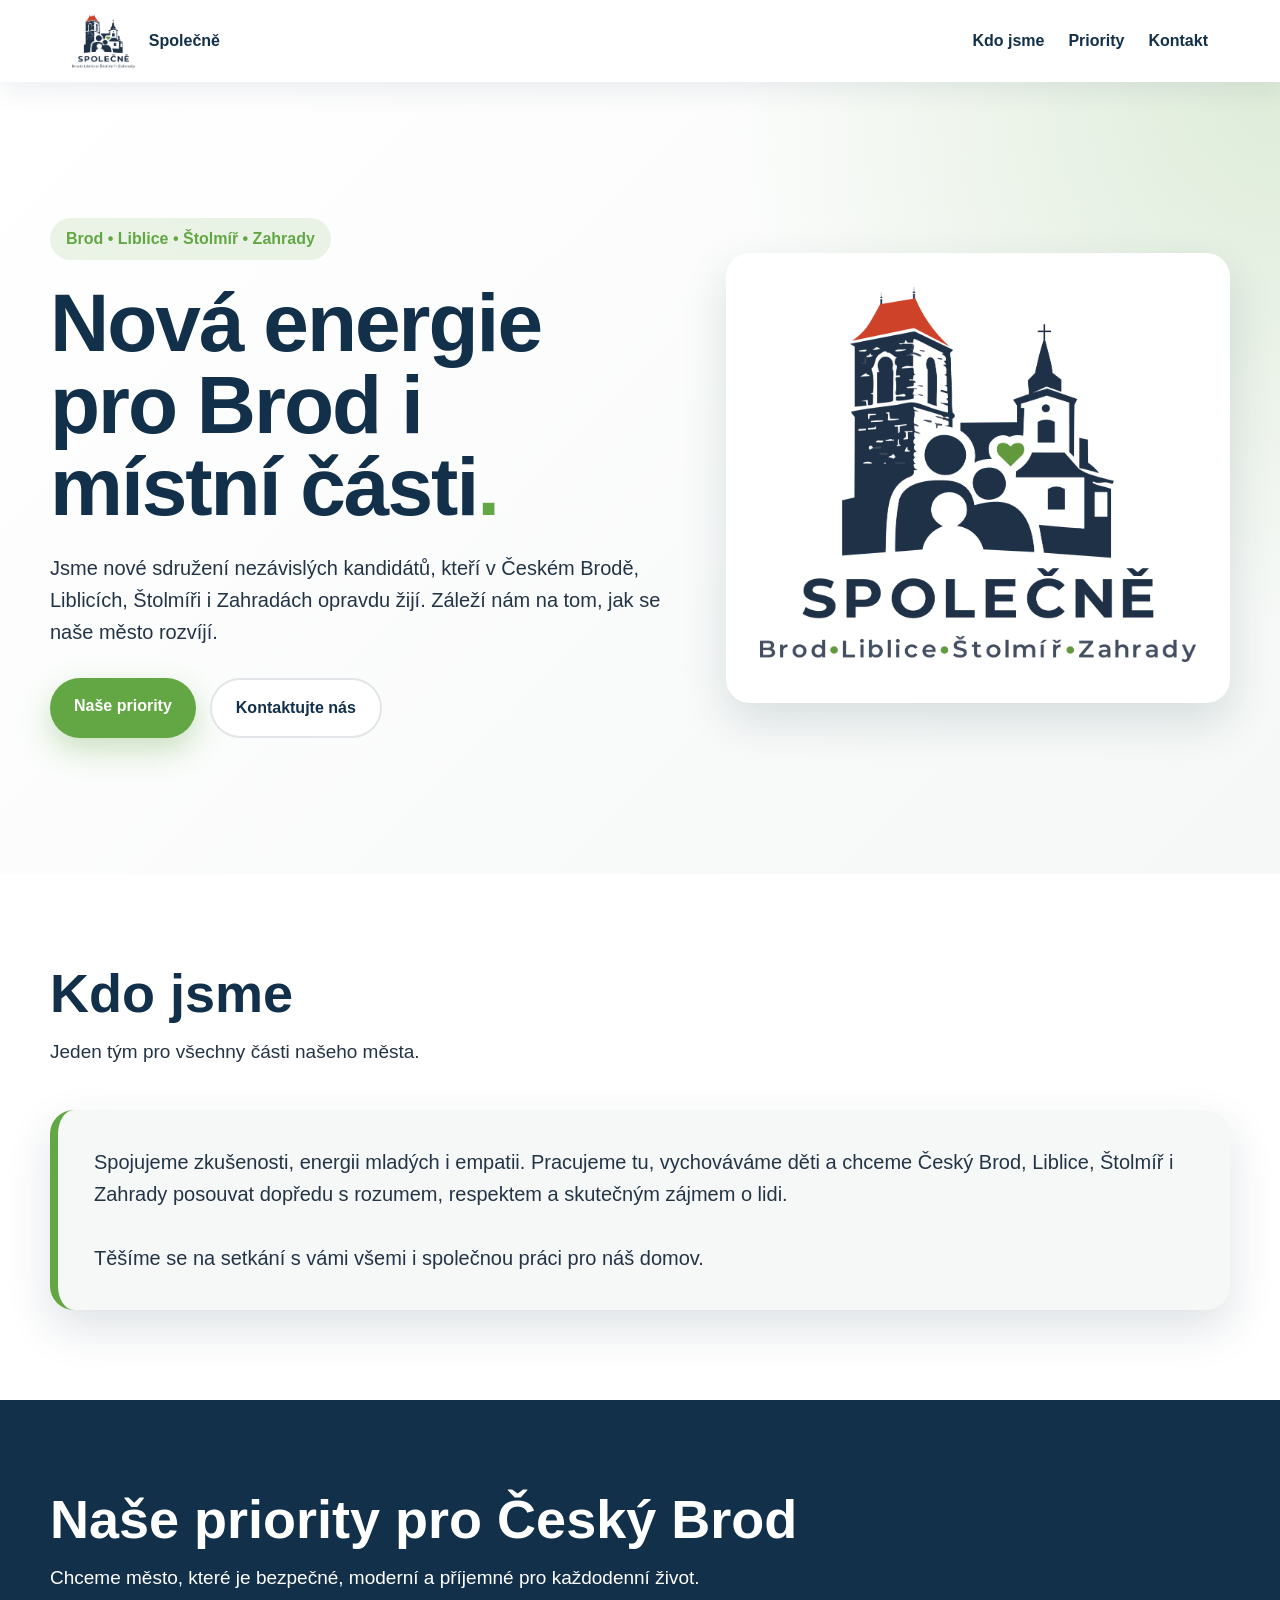
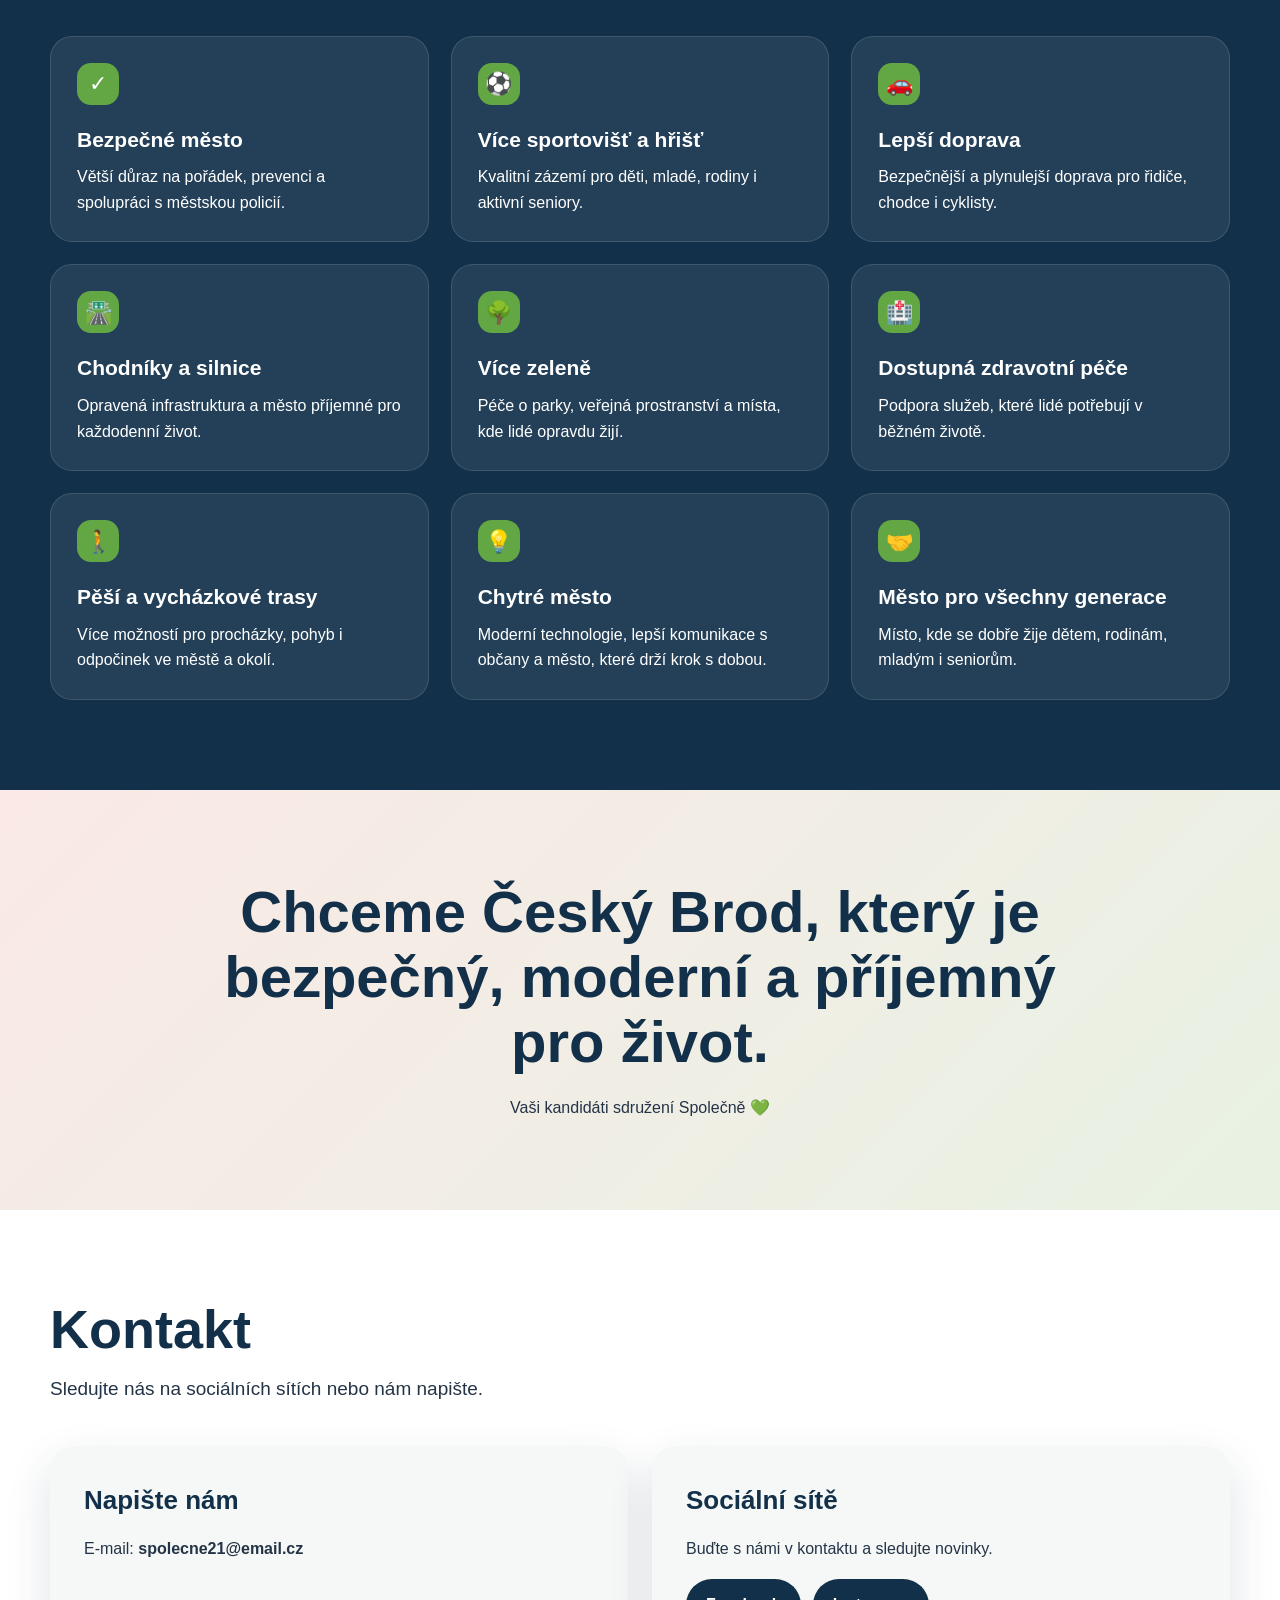
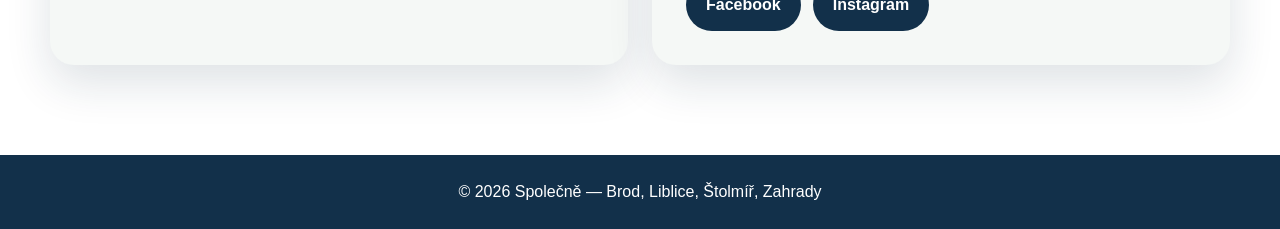
==== index.html @ 5b730f58 "Add files via upload" ====
<!DOCTYPE html>
<html lang="cs">
<head>
  <meta charset="UTF-8" />
  <meta name="viewport" content="width=device-width, initial-scale=1.0" />
  <title>Společně | Brod, Liblice, Štolmíř, Zahrady</title>

  <style>
    :root {
      --navy: #12304a;
      --green: #63a744;
      --red: #d84a32;
      --light: #f5f8f6;
      --text: #243447;
      --white: #ffffff;
      --shadow: 0 18px 45px rgba(18, 48, 74, 0.14);
      --radius: 24px;
    }

    * {
      margin: 0;
      padding: 0;
      box-sizing: border-box;
    }

    html {
      scroll-behavior: smooth;
    }

    body {
      font-family: Arial, sans-serif;
      color: var(--text);
      background: var(--light);
      line-height: 1.6;
    }

    a {
      text-decoration: none;
      color: inherit;
    }

    header {
      position: sticky;
      top: 0;
      z-index: 100;
      background: rgba(255, 255, 255, 0.92);
      backdrop-filter: blur(14px);
      box-shadow: 0 8px 25px rgba(18, 48, 74, 0.08);
    }

    .nav {
      max-width: 1180px;
      margin: 0 auto;
      padding: 14px 22px;
      display: flex;
      align-items: center;
      justify-content: space-between;
      gap: 24px;
    }

    .brand {
      display: flex;
      align-items: center;
      gap: 14px;
      font-weight: 800;
      color: var(--navy);
    }

    .brand img {
      height: 54px;
      width: auto;
    }

    .menu {
      display: flex;
      gap: 24px;
      font-weight: 700;
      color: var(--navy);
    }

    .menu a:hover {
      color: var(--green);
    }

    .hero {
      min-height: 88vh;
      display: flex;
      align-items: center;
      padding: 80px 22px;
      background:
        radial-gradient(circle at top right, rgba(99, 167, 68, 0.18), transparent 36%),
        linear-gradient(135deg, #ffffff 0%, #f5f8f6 100%);
    }

    .hero-inner {
      max-width: 1180px;
      margin: 0 auto;
      display: grid;
      grid-template-columns: 1.1fr 0.9fr;
      align-items: center;
      gap: 60px;
    }

    .eyebrow {
      display: inline-block;
      background: rgba(99, 167, 68, 0.13);
      color: var(--green);
      font-weight: 800;
      padding: 8px 16px;
      border-radius: 999px;
      margin-bottom: 22px;
    }

    h1 {
      font-size: clamp(42px, 7vw, 82px);
      line-height: 1;
      color: var(--navy);
      margin-bottom: 24px;
      letter-spacing: -2px;
    }

    h1 span {
      color: var(--green);
    }

    .hero p {
      font-size: 20px;
      max-width: 680px;
      margin-bottom: 30px;
    }

    .buttons {
      display: flex;
      flex-wrap: wrap;
      gap: 14px;
    }

    .btn {
      padding: 15px 24px;
      border-radius: 999px;
      font-weight: 800;
      display: inline-block;
    }

    .btn-primary {
      background: var(--green);
      color: white;
      box-shadow: 0 12px 30px rgba(99, 167, 68, 0.32);
    }

    .btn-secondary {
      background: white;
      color: var(--navy);
      border: 2px solid rgba(18, 48, 74, 0.12);
    }

    .hero-logo {
      background: white;
      padding: 34px;
      border-radius: var(--radius);
      box-shadow: var(--shadow);
      text-align: center;
    }

    .hero-logo img {
      max-width: 100%;
    }

    section {
      padding: 90px 22px;
    }

    .container {
      max-width: 1180px;
      margin: 0 auto;
    }

    .section-title {
      max-width: 760px;
      margin-bottom: 42px;
    }

    .section-title h2 {
      font-size: clamp(34px, 5vw, 54px);
      color: var(--navy);
      line-height: 1.1;
      margin-bottom: 14px;
    }

    .section-title p {
      font-size: 19px;
    }

    .about {
      background: white;
    }

    .about-card {
      background: var(--light);
      border-left: 8px solid var(--green);
      padding: 36px;
      border-radius: var(--radius);
      box-shadow: var(--shadow);
      font-size: 20px;
    }

    .priorities {
      background: var(--navy);
      color: white;
    }

    .priorities .section-title h2,
    .priorities .section-title p {
      color: white;
    }

    .grid {
      display: grid;
      grid-template-columns: repeat(3, 1fr);
      gap: 22px;
    }

    .priority-card {
      background: rgba(255, 255, 255, 0.08);
      border: 1px solid rgba(255, 255, 255, 0.12);
      padding: 26px;
      border-radius: 22px;
      transition: 0.25s ease;
    }

    .priority-card:hover {
      transform: translateY(-6px);
      background: rgba(255, 255, 255, 0.13);
    }

    .icon {
      width: 42px;
      height: 42px;
      background: var(--green);
      border-radius: 14px;
      display: flex;
      align-items: center;
      justify-content: center;
      margin-bottom: 18px;
      font-size: 22px;
    }

    .priority-card h3 {
      font-size: 21px;
      margin-bottom: 8px;
    }

    .closing {
      text-align: center;
      background:
        linear-gradient(135deg, rgba(216, 74, 50, 0.12), rgba(99, 167, 68, 0.15)),
        white;
    }

    .closing h2 {
      color: var(--navy);
      font-size: clamp(34px, 5vw, 58px);
      max-width: 900px;
      margin: 0 auto 20px;
      line-height: 1.12;
    }

    .contact {
      background: white;
    }

    .contact-box {
      display: grid;
      grid-template-columns: 1fr 1fr;
      gap: 24px;
    }

    .contact-card {
      background: var(--light);
      padding: 34px;
      border-radius: var(--radius);
      box-shadow: var(--shadow);
    }

    .contact-card h3 {
      color: var(--navy);
      font-size: 26px;
      margin-bottom: 14px;
    }

    .socials {
      display: flex;
      flex-wrap: wrap;
      gap: 12px;
      margin-top: 18px;
    }

    .socials a {
      background: var(--navy);
      color: white;
      padding: 13px 20px;
      border-radius: 999px;
      font-weight: 800;
    }

    .socials a:hover {
      background: var(--green);
    }

    footer {
      background: var(--navy);
      color: white;
      text-align: center;
      padding: 24px;
    }

    @media (max-width: 900px) {
      .hero-inner,
      .contact-box {
        grid-template-columns: 1fr;
      }

      .grid {
        grid-template-columns: repeat(2, 1fr);
      }

      .menu {
        display: none;
      }

      .hero {
        padding-top: 50px;
      }
    }

    @media (max-width: 600px) {
      .grid {
        grid-template-columns: 1fr;
      }

      .brand span {
        display: none;
      }

      .hero-logo {
        padding: 20px;
      }
    }
  </style>
</head>

<body>

  <header>
    <nav class="nav">
      <a href="#" class="brand">
        <img src="logo-spolecne.png" alt="Logo Společně">
        <span>Společně</span>
      </a>

      <div class="menu">
        <a href="#onas">Kdo jsme</a>
        <a href="#priority">Priority</a>
        <a href="#kontakt">Kontakt</a>
      </div>
    </nav>
  </header>

  <main>

    <section class="hero">
      <div class="hero-inner">
        <div>
          <div class="eyebrow">Brod • Liblice • Štolmíř • Zahrady</div>

          <h1>Nová energie pro Brod i místní části<span>.</span></h1>

          <p>
            Jsme nové sdružení nezávislých kandidátů, kteří v Českém Brodě,
            Liblicích, Štolmíři i Zahradách opravdu žijí. Záleží nám na tom,
            jak se naše město rozvíjí.
          </p>

          <div class="buttons">
            <a href="#priority" class="btn btn-primary">Naše priority</a>
            <a href="#kontakt" class="btn btn-secondary">Kontaktujte nás</a>
          </div>
        </div>

        <div class="hero-logo">
          <img src="logo-spolecne.png" alt="Společně logo">
        </div>
      </div>
    </section>

    <section id="onas" class="about">
      <div class="container">
        <div class="section-title">
          <h2>Kdo jsme</h2>
          <p>Jeden tým pro všechny části našeho města.</p>
        </div>

        <div class="about-card">
          <p>
            Spojujeme zkušenosti, energii mladých i empatii. Pracujeme tu,
            vychováváme děti a chceme Český Brod, Liblice, Štolmíř i Zahrady
            posouvat dopředu s rozumem, respektem a skutečným zájmem o lidi.
          </p>
          <br>
          <p>
            Těšíme se na setkání s vámi všemi i společnou práci pro náš domov.
          </p>
        </div>
      </div>
    </section>

    <section id="priority" class="priorities">
      <div class="container">
        <div class="section-title">
          <h2>Naše priority pro Český Brod</h2>
          <p>Chceme město, které je bezpečné, moderní a příjemné pro každodenní život.</p>
        </div>

        <div class="grid">
          <div class="priority-card">
            <div class="icon">✓</div>
            <h3>Bezpečné město</h3>
            <p>Větší důraz na pořádek, prevenci a spolupráci s městskou policií.</p>
          </div>

          <div class="priority-card">
            <div class="icon">⚽</div>
            <h3>Více sportovišť a hřišť</h3>
            <p>Kvalitní zázemí pro děti, mladé, rodiny i aktivní seniory.</p>
          </div>

          <div class="priority-card">
            <div class="icon">🚗</div>
            <h3>Lepší doprava</h3>
            <p>Bezpečnější a plynulejší doprava pro řidiče, chodce i cyklisty.</p>
          </div>

          <div class="priority-card">
            <div class="icon">🛣️</div>
            <h3>Chodníky a silnice</h3>
            <p>Opravená infrastruktura a město příjemné pro každodenní život.</p>
          </div>

          <div class="priority-card">
            <div class="icon">🌳</div>
            <h3>Více zeleně</h3>
            <p>Péče o parky, veřejná prostranství a místa, kde lidé opravdu žijí.</p>
          </div>

          <div class="priority-card">
            <div class="icon">🏥</div>
            <h3>Dostupná zdravotní péče</h3>
            <p>Podpora služeb, které lidé potřebují v běžném životě.</p>
          </div>

          <div class="priority-card">
            <div class="icon">🚶</div>
            <h3>Pěší a vycházkové trasy</h3>
            <p>Více možností pro procházky, pohyb i odpočinek ve městě a okolí.</p>
          </div>

          <div class="priority-card">
            <div class="icon">💡</div>
            <h3>Chytré město</h3>
            <p>Moderní technologie, lepší komunikace s občany a město, které drží krok s dobou.</p>
          </div>

          <div class="priority-card">
            <div class="icon">🤝</div>
            <h3>Město pro všechny generace</h3>
            <p>Místo, kde se dobře žije dětem, rodinám, mladým i seniorům.</p>
          </div>
        </div>
      </div>
    </section>

    <section class="closing">
      <div class="container">
        <h2>Chceme Český Brod, který je bezpečný, moderní a příjemný pro život.</h2>
        <p>Vaši kandidáti sdružení Společně 💚</p>
      </div>
    </section>

    <section id="kontakt" class="contact">
      <div class="container">
        <div class="section-title">
          <h2>Kontakt</h2>
          <p>Sledujte nás na sociálních sítích nebo nám napište.</p>
        </div>

        <div class="contact-box">
          <div class="contact-card">
            <h3>Napište nám</h3>
            <p>
              E-mail:
              <a href="mailto:spolecne21@email.cz">
                <strong>spolecne21@email.cz</strong>
              </a>
            </p>
          </div>

          <div class="contact-card">
            <h3>Sociální sítě</h3>
            <p>Buďte s námi v kontaktu a sledujte novinky.</p>

            <div class="socials">
              <a href="https://www.facebook.com/profile.php?id=61573410245262" target="_blank">Facebook</a>
              <a href="https://www.instagram.com/spolecnedovoleb/" target="_blank">Instagram</a>
            </div>
          </div>
        </div>
      </div>
    </section>

  </main>

  <footer>
    © 2026 Společně — Brod, Liblice, Štolmíř, Zahrady
  </footer>

</body>
</html>
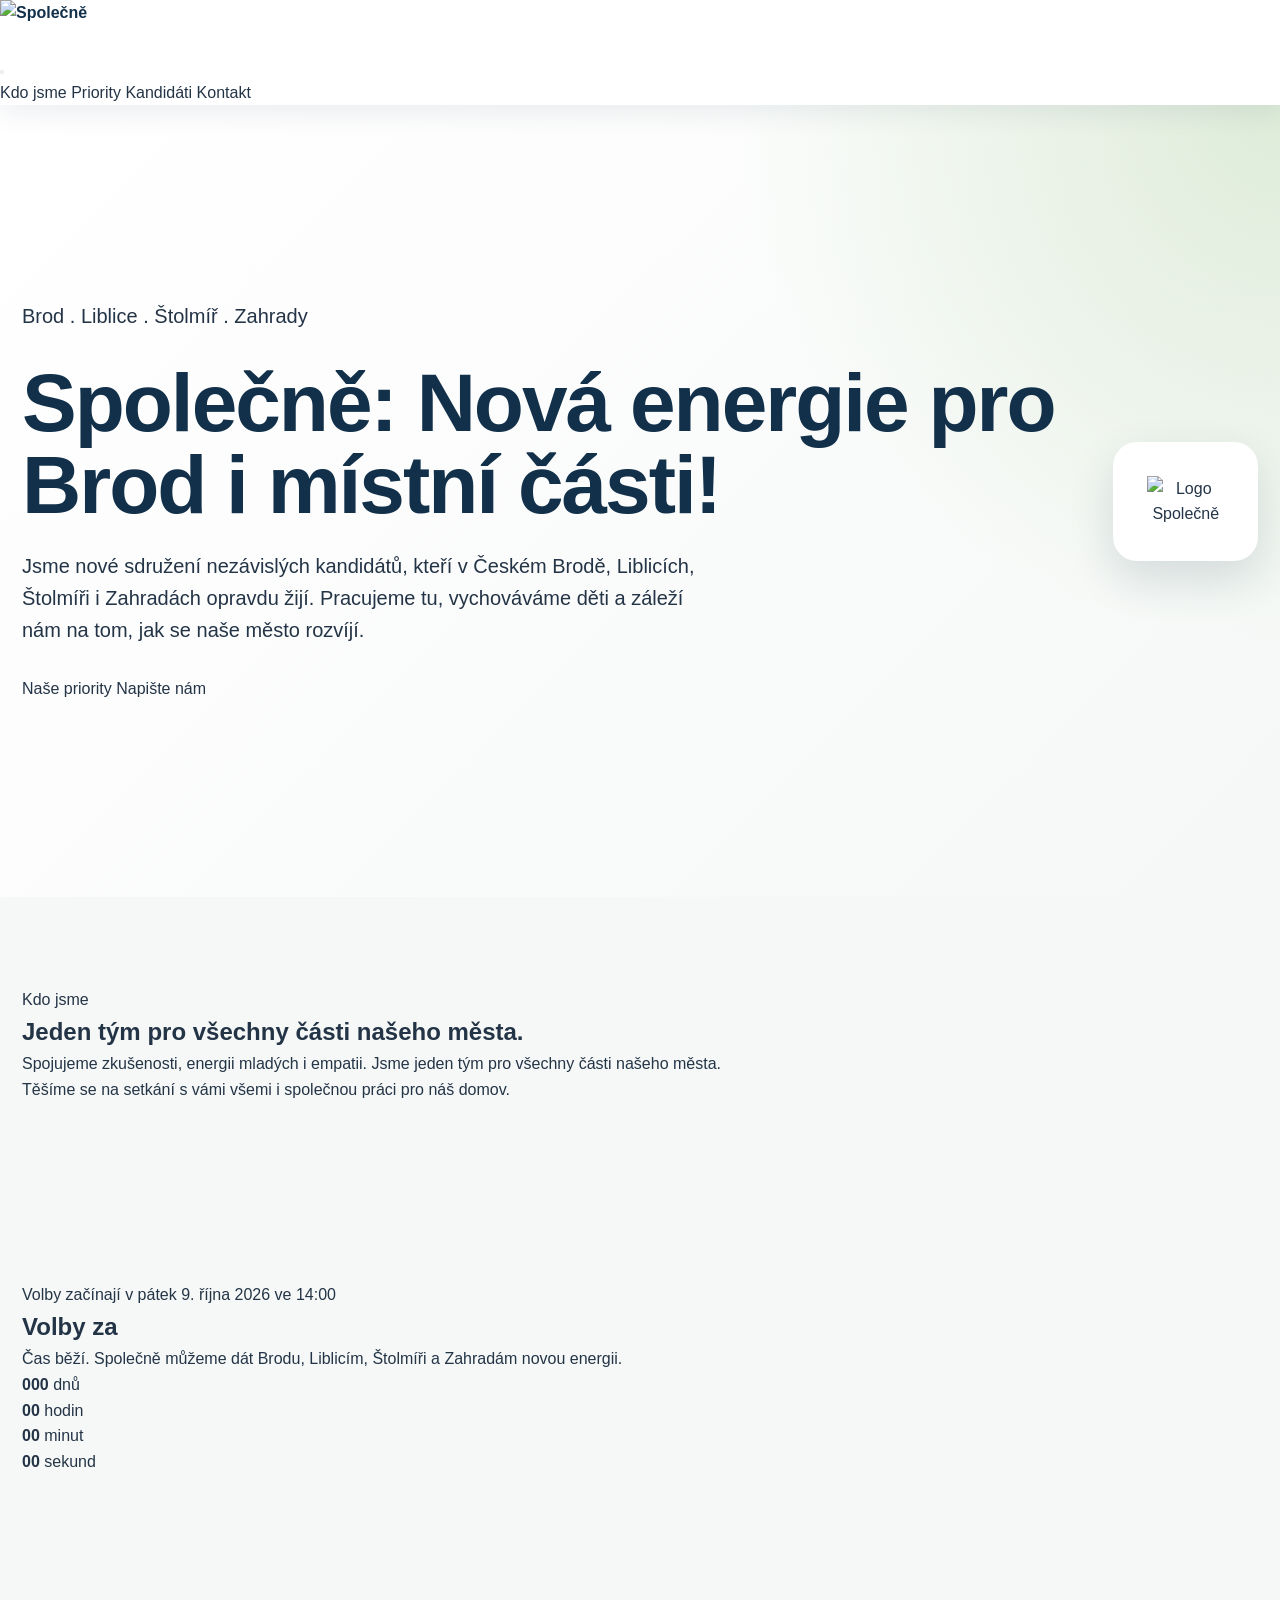
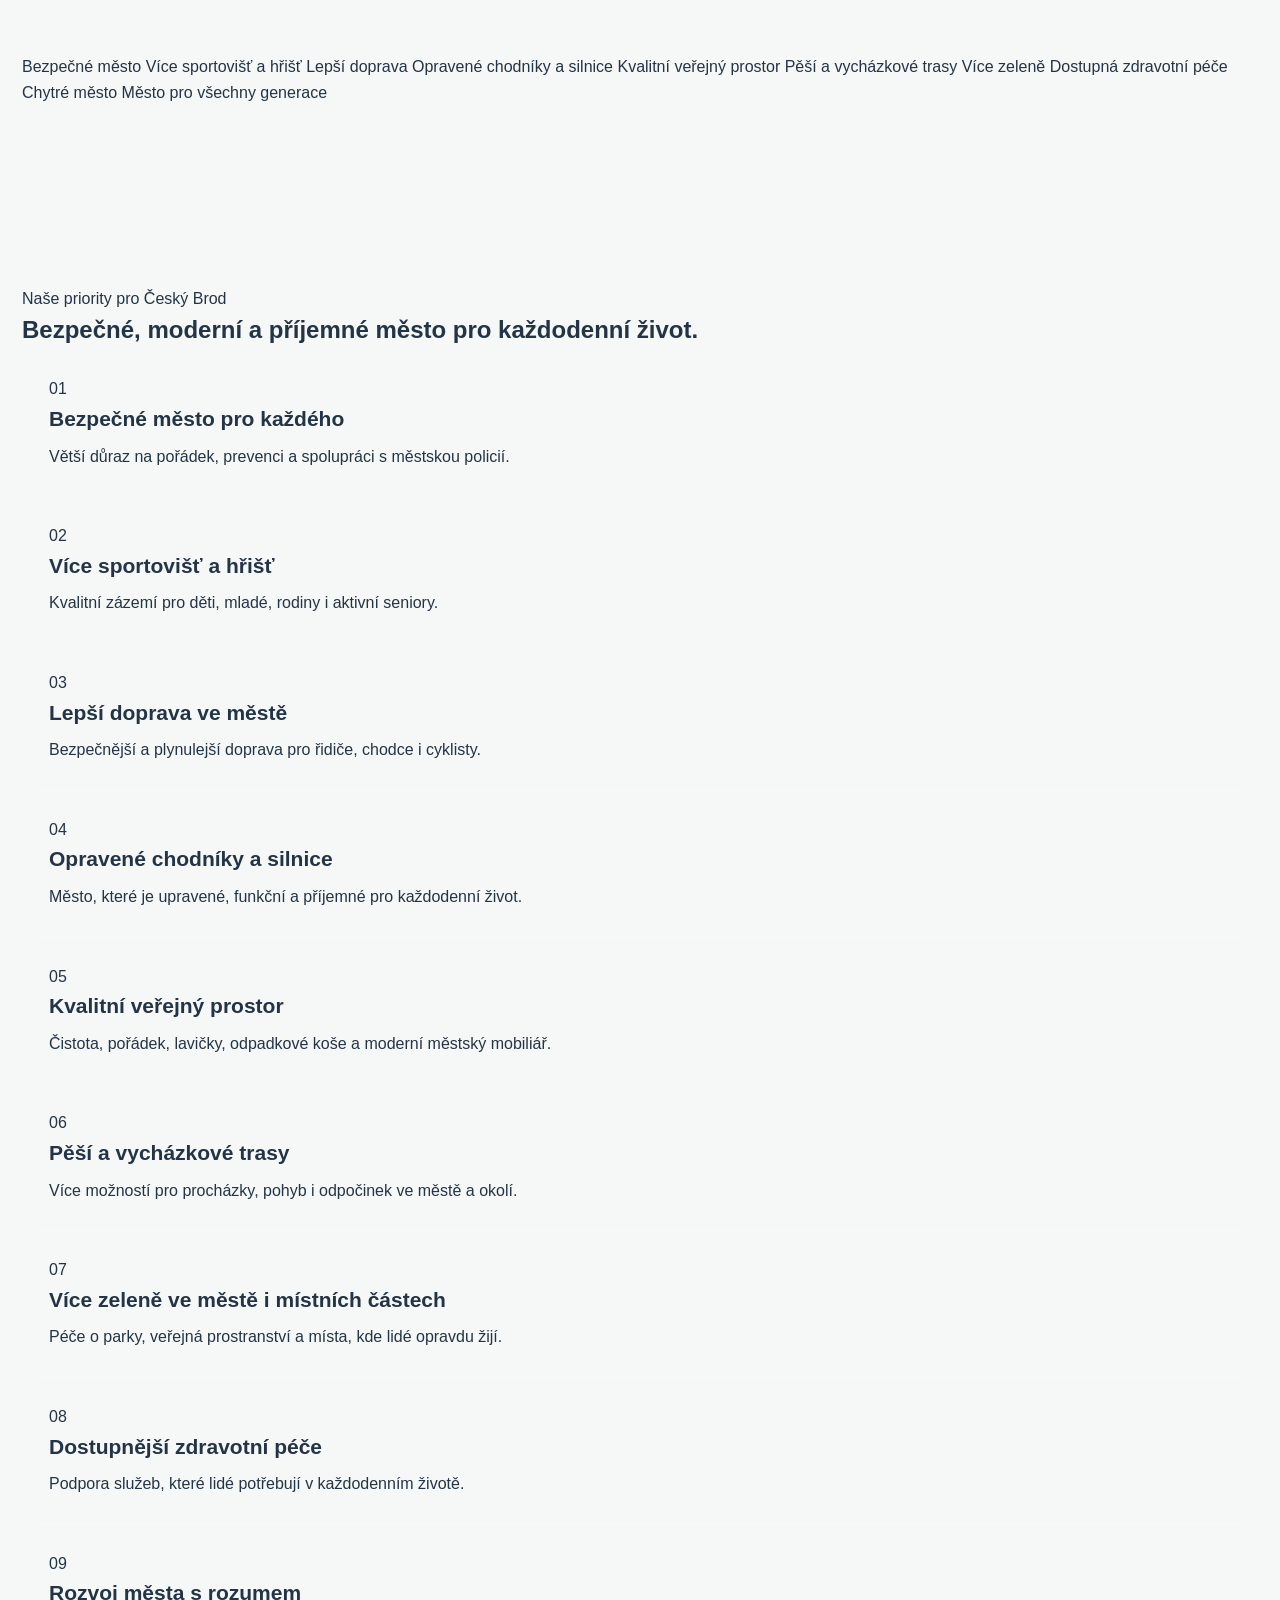
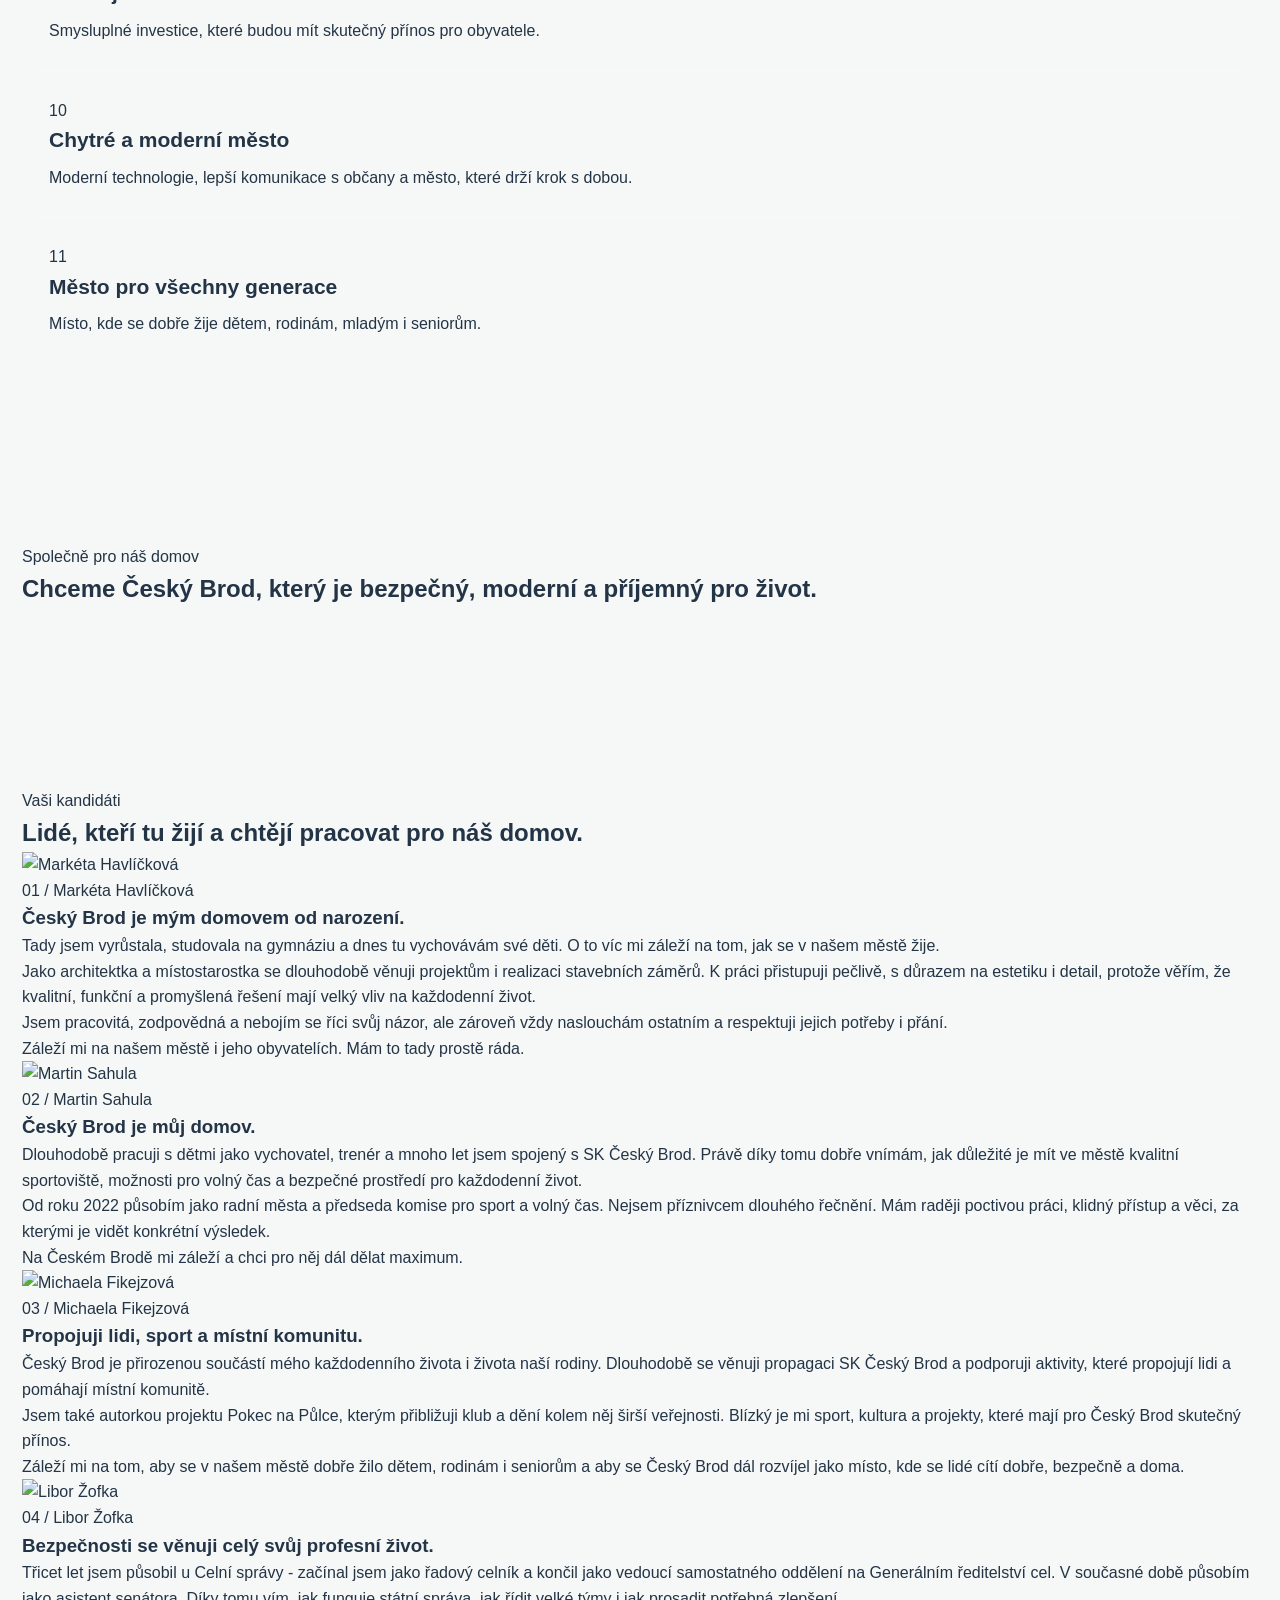
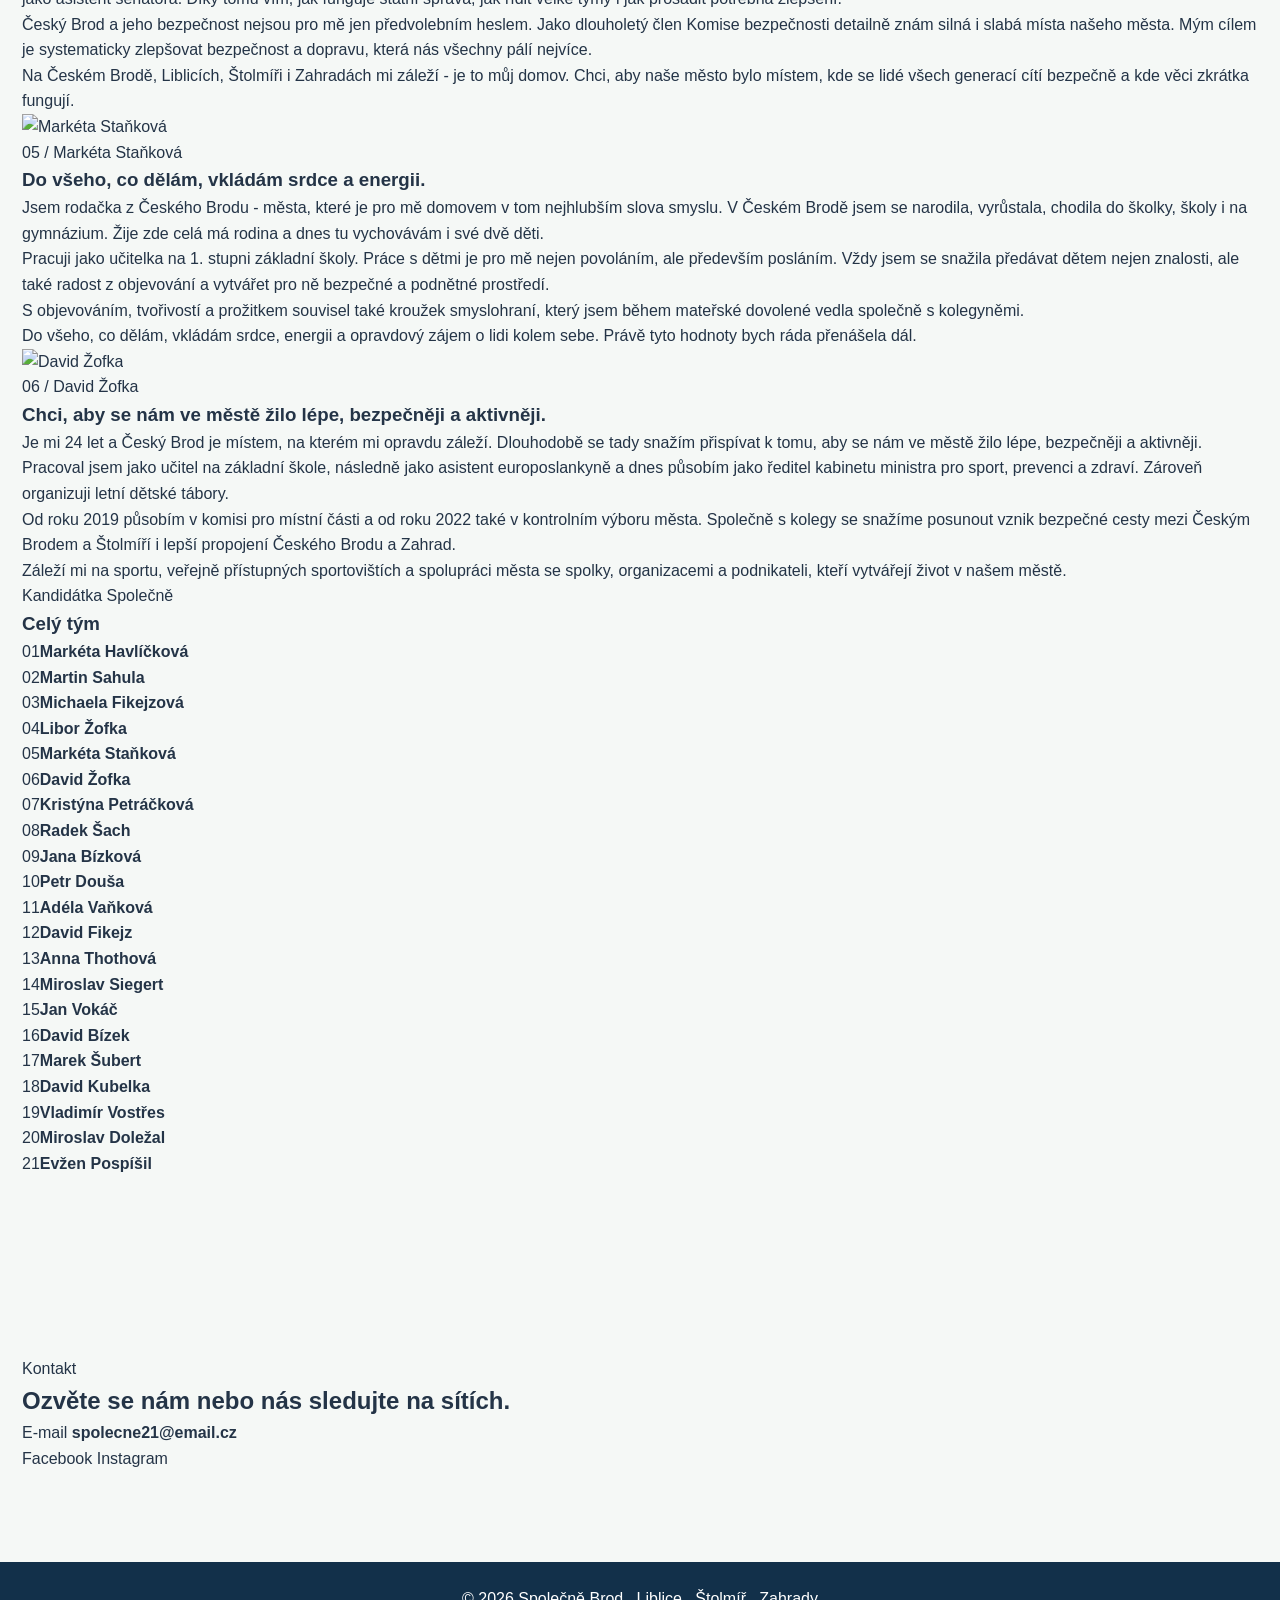
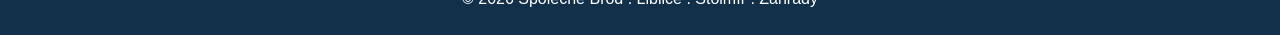
==== commit bae9b19d: "Update fmt.Println message from 'Hello' to 'Goodbye'" ====
--- a/index.html
+++ b/index.html
@@ -1,412 +1,69 @@
-<!DOCTYPE html>
+<!doctype html>
 <html lang="cs">
 <head>
-  <meta charset="UTF-8" />
-  <meta name="viewport" content="width=device-width, initial-scale=1.0" />
+  <meta charset="utf-8">
+  <meta name="viewport" content="width=device-width, initial-scale=1">
+  <meta name="description" content="Společně - nové sdružení nezávislých kandidátů pro Český Brod, Liblice, Štolmíř a Zahrady.">
   <title>Společně | Brod, Liblice, Štolmíř, Zahrady</title>
-
-  <style>
-    :root {
-      --navy: #12304a;
-      --green: #63a744;
-      --red: #d84a32;
-      --light: #f5f8f6;
-      --text: #243447;
-      --white: #ffffff;
-      --shadow: 0 18px 45px rgba(18, 48, 74, 0.14);
-      --radius: 24px;
-    }
-
-    * {
-      margin: 0;
-      padding: 0;
-      box-sizing: border-box;
-    }
-
-    html {
-      scroll-behavior: smooth;
-    }
-
-    body {
-      font-family: Arial, sans-serif;
-      color: var(--text);
-      background: var(--light);
-      line-height: 1.6;
-    }
-
-    a {
-      text-decoration: none;
-      color: inherit;
-    }
-
-    header {
-      position: sticky;
-      top: 0;
-      z-index: 100;
-      background: rgba(255, 255, 255, 0.92);
-      backdrop-filter: blur(14px);
-      box-shadow: 0 8px 25px rgba(18, 48, 74, 0.08);
-    }
-
-    .nav {
-      max-width: 1180px;
-      margin: 0 auto;
-      padding: 14px 22px;
-      display: flex;
-      align-items: center;
-      justify-content: space-between;
-      gap: 24px;
-    }
-
-    .brand {
-      display: flex;
-      align-items: center;
-      gap: 14px;
-      font-weight: 800;
-      color: var(--navy);
-    }
-
-    .brand img {
-      height: 54px;
-      width: auto;
-    }
-
-    .menu {
-      display: flex;
-      gap: 24px;
-      font-weight: 700;
-      color: var(--navy);
-    }
-
-    .menu a:hover {
-      color: var(--green);
-    }
-
-    .hero {
-      min-height: 88vh;
-      display: flex;
-      align-items: center;
-      padding: 80px 22px;
-      background:
-        radial-gradient(circle at top right, rgba(99, 167, 68, 0.18), transparent 36%),
-        linear-gradient(135deg, #ffffff 0%, #f5f8f6 100%);
-    }
-
-    .hero-inner {
-      max-width: 1180px;
-      margin: 0 auto;
-      display: grid;
-      grid-template-columns: 1.1fr 0.9fr;
-      align-items: center;
-      gap: 60px;
-    }
-
-    .eyebrow {
-      display: inline-block;
-      background: rgba(99, 167, 68, 0.13);
-      color: var(--green);
-      font-weight: 800;
-      padding: 8px 16px;
-      border-radius: 999px;
-      margin-bottom: 22px;
-    }
-
-    h1 {
-      font-size: clamp(42px, 7vw, 82px);
-      line-height: 1;
-      color: var(--navy);
-      margin-bottom: 24px;
-      letter-spacing: -2px;
-    }
-
-    h1 span {
-      color: var(--green);
-    }
-
-    .hero p {
-      font-size: 20px;
-      max-width: 680px;
-      margin-bottom: 30px;
-    }
-
-    .buttons {
-      display: flex;
-      flex-wrap: wrap;
-      gap: 14px;
-    }
-
-    .btn {
-      padding: 15px 24px;
-      border-radius: 999px;
-      font-weight: 800;
-      display: inline-block;
-    }
-
-    .btn-primary {
-      background: var(--green);
-      color: white;
-      box-shadow: 0 12px 30px rgba(99, 167, 68, 0.32);
-    }
-
-    .btn-secondary {
-      background: white;
-      color: var(--navy);
-      border: 2px solid rgba(18, 48, 74, 0.12);
-    }
-
-    .hero-logo {
-      background: white;
-      padding: 34px;
-      border-radius: var(--radius);
-      box-shadow: var(--shadow);
-      text-align: center;
-    }
-
-    .hero-logo img {
-      max-width: 100%;
-    }
-
-    section {
-      padding: 90px 22px;
-    }
-
-    .container {
-      max-width: 1180px;
-      margin: 0 auto;
-    }
-
-    .section-title {
-      max-width: 760px;
-      margin-bottom: 42px;
-    }
-
-    .section-title h2 {
-      font-size: clamp(34px, 5vw, 54px);
-      color: var(--navy);
-      line-height: 1.1;
-      margin-bottom: 14px;
-    }
-
-    .section-title p {
-      font-size: 19px;
-    }
-
-    .about {
-      background: white;
-    }
-
-    .about-card {
-      background: var(--light);
-      border-left: 8px solid var(--green);
-      padding: 36px;
-      border-radius: var(--radius);
-      box-shadow: var(--shadow);
-      font-size: 20px;
-    }
-
-    .priorities {
-      background: var(--navy);
-      color: white;
-    }
-
-    .priorities .section-title h2,
-    .priorities .section-title p {
-      color: white;
-    }
-
-    .grid {
-      display: grid;
-      grid-template-columns: repeat(3, 1fr);
-      gap: 22px;
-    }
-
-    .priority-card {
-      background: rgba(255, 255, 255, 0.08);
-      border: 1px solid rgba(255, 255, 255, 0.12);
-      padding: 26px;
-      border-radius: 22px;
-      transition: 0.25s ease;
-    }
-
-    .priority-card:hover {
-      transform: translateY(-6px);
-      background: rgba(255, 255, 255, 0.13);
-    }
-
-    .icon {
-      width: 42px;
-      height: 42px;
-      background: var(--green);
-      border-radius: 14px;
-      display: flex;
-      align-items: center;
-      justify-content: center;
-      margin-bottom: 18px;
-      font-size: 22px;
-    }
-
-    .priority-card h3 {
-      font-size: 21px;
-      margin-bottom: 8px;
-    }
-
-    .closing {
-      text-align: center;
-      background:
-        linear-gradient(135deg, rgba(216, 74, 50, 0.12), rgba(99, 167, 68, 0.15)),
-        white;
-    }
-
-    .closing h2 {
-      color: var(--navy);
-      font-size: clamp(34px, 5vw, 58px);
-      max-width: 900px;
-      margin: 0 auto 20px;
-      line-height: 1.12;
-    }
-
-    .contact {
-      background: white;
-    }
-
-    .contact-box {
-      display: grid;
-      grid-template-columns: 1fr 1fr;
-      gap: 24px;
-    }
-
-    .contact-card {
-      background: var(--light);
-      padding: 34px;
-      border-radius: var(--radius);
-      box-shadow: var(--shadow);
-    }
-
-    .contact-card h3 {
-      color: var(--navy);
-      font-size: 26px;
-      margin-bottom: 14px;
-    }
-
-    .socials {
-      display: flex;
-      flex-wrap: wrap;
-      gap: 12px;
-      margin-top: 18px;
-    }
-
-    .socials a {
-      background: var(--navy);
-      color: white;
-      padding: 13px 20px;
-      border-radius: 999px;
-      font-weight: 800;
-    }
-
-    .socials a:hover {
-      background: var(--green);
-    }
-
-    footer {
-      background: var(--navy);
-      color: white;
-      text-align: center;
-      padding: 24px;
-    }
-
-    @media (max-width: 900px) {
-      .hero-inner,
-      .contact-box {
-        grid-template-columns: 1fr;
-      }
-
-      .grid {
-        grid-template-columns: repeat(2, 1fr);
-      }
-
-      .menu {
-        display: none;
-      }
-
-      .hero {
-        padding-top: 50px;
-      }
-    }
-
-    @media (max-width: 600px) {
-      .grid {
-        grid-template-columns: 1fr;
-      }
-
-      .brand span {
-        display: none;
-      }
-
-      .hero-logo {
-        padding: 20px;
-      }
-    }
-  </style>
+  <link rel="stylesheet" href="style.css?v=29">
 </head>
-
 <body>
-
-  <header>
-    <nav class="nav">
-      <a href="#" class="brand">
-        <img src="logo-spolecne.png" alt="Logo Společně">
-        <span>Společně</span>
-      </a>
-
-      <div class="menu">
-        <a href="#onas">Kdo jsme</a>
-        <a href="#priority">Priority</a>
-        <a href="#kontakt">Kontakt</a>
-      </div>
+  <header class="site-header" data-header>
+    <a class="brand" href="#uvod" aria-label="Společně - úvod">
+      <img src="logo-spolecne-transparent.png" alt="Společně">
+    </a>
+
+    <button class="nav-toggle" type="button" aria-label="Otevřít menu" aria-expanded="false" data-nav-toggle>
+      <span></span>
+      <span></span>
+      <span></span>
+    </button>
+
+    <nav class="site-nav" aria-label="Hlavní navigace" data-nav>
+      <a href="#onas">Kdo jsme</a>
+      <a href="#priority">Priority</a>
+      <a href="#kandidati">Kandidáti</a>
+      <a href="#kontakt">Kontakt</a>
     </nav>
   </header>
 
   <main>
-
-    <section class="hero">
-      <div class="hero-inner">
-        <div>
-          <div class="eyebrow">Brod • Liblice • Štolmíř • Zahrady</div>
-
-          <h1>Nová energie pro Brod i místní části<span>.</span></h1>
-
+    <section class="hero" id="uvod">
+      <div class="hero-art" aria-hidden="true">
+        <span class="hero-mark hero-mark-one"></span>
+        <span class="hero-mark hero-mark-two"></span>
+      </div>
+
+      <div class="hero-content reveal">
+        <p class="kicker">Brod . Liblice . Štolmíř . Zahrady</p>
+        <h1>Společně: Nová energie pro Brod i místní části!</h1>
+        <p class="hero-lead">
+          Jsme nové sdružení nezávislých kandidátů, kteří v Českém Brodě,
+          Liblicích, Štolmíři i Zahradách opravdu žijí. Pracujeme tu,
+          vychováváme děti a záleží nám na tom, jak se naše město rozvíjí.
+        </p>
+        <div class="hero-actions">
+          <a class="button button-primary" href="#priority">Naše priority</a>
+          <a class="button button-secondary" href="mailto:spolecne21@email.cz">Napište nám</a>
+        </div>
+      </div>
+
+      <div class="hero-logo reveal">
+        <img class="main-logo" src="logo-spolecne-transparent.png" alt="Logo Společně">
+      </div>
+    </section>
+
+    <section class="intro-section" id="onas">
+      <div class="section-shell two-column">
+        <div class="section-heading reveal">
+          <p class="kicker">Kdo jsme</p>
+          <h2>Jeden tým pro všechny části našeho města.</h2>
+        </div>
+        <div class="intro-copy reveal">
           <p>
-            Jsme nové sdružení nezávislých kandidátů, kteří v Českém Brodě,
-            Liblicích, Štolmíři i Zahradách opravdu žijí. Záleží nám na tom,
-            jak se naše město rozvíjí.
+            Spojujeme zkušenosti, energii mladých i empatii. Jsme jeden tým pro
+            všechny části našeho města.
           </p>
-
-          <div class="buttons">
-            <a href="#priority" class="btn btn-primary">Naše priority</a>
-            <a href="#kontakt" class="btn btn-secondary">Kontaktujte nás</a>
-          </div>
-        </div>
-
-        <div class="hero-logo">
-          <img src="logo-spolecne.png" alt="Společně logo">
-        </div>
-      </div>
-    </section>
-
-    <section id="onas" class="about">
-      <div class="container">
-        <div class="section-title">
-          <h2>Kdo jsme</h2>
-          <p>Jeden tým pro všechny části našeho města.</p>
-        </div>
-
-        <div class="about-card">
-          <p>
-            Spojujeme zkušenosti, energii mladých i empatii. Pracujeme tu,
-            vychováváme děti a chceme Český Brod, Liblice, Štolmíř i Zahrady
-            posouvat dopředu s rozumem, respektem a skutečným zájmem o lidi.
-          </p>
-          <br>
           <p>
             Těšíme se na setkání s vámi všemi i společnou práci pro náš domov.
           </p>
@@ -414,114 +71,364 @@
       </div>
     </section>
 
-    <section id="priority" class="priorities">
-      <div class="container">
-        <div class="section-title">
-          <h2>Naše priority pro Český Brod</h2>
-          <p>Chceme město, které je bezpečné, moderní a příjemné pro každodenní život.</p>
-        </div>
-
-        <div class="grid">
-          <div class="priority-card">
-            <div class="icon">✓</div>
-            <h3>Bezpečné město</h3>
+    <section class="countdown-section" aria-label="Odpočet do voleb">
+      <div class="section-shell countdown-shell reveal">
+        <div class="countdown-copy">
+          <p class="kicker">Volby začínají v pátek 9. října 2026 ve 14:00</p>
+          <h2>Volby za</h2>
+          <p>Čas běží. Společně můžeme dát Brodu, Liblicím, Štolmíři a Zahradám novou energii.</p>
+        </div>
+
+        <div class="countdown-grid" data-countdown aria-live="polite">
+          <div class="countdown-item">
+            <strong data-days>000</strong>
+            <span>dnů</span>
+          </div>
+          <div class="countdown-item">
+            <strong data-hours>00</strong>
+            <span>hodin</span>
+          </div>
+          <div class="countdown-item">
+            <strong data-minutes>00</strong>
+            <span>minut</span>
+          </div>
+          <div class="countdown-item">
+            <strong data-seconds>00</strong>
+            <span>sekund</span>
+          </div>
+        </div>
+      </div>
+    </section>
+
+    <section class="quick-priorities" aria-label="Krátký přehled priorit">
+      <div class="ticker" data-ticker>
+        <div class="ticker-track">
+          <span>Bezpečné město</span>
+          <span>Více sportovišť a hřišť</span>
+          <span>Lepší doprava</span>
+          <span>Opravené chodníky a silnice</span>
+          <span>Kvalitní veřejný prostor</span>
+          <span>Pěší a vycházkové trasy</span>
+          <span>Více zeleně</span>
+          <span>Dostupná zdravotní péče</span>
+          <span>Chytré město</span>
+          <span>Město pro všechny generace</span>
+        </div>
+      </div>
+    </section>
+
+    <section class="priorities-section" id="priority">
+      <div class="section-shell">
+        <div class="section-heading reveal">
+          <p class="kicker">Naše priority pro Český Brod</p>
+          <h2>Bezpečné, moderní a příjemné město pro každodenní život.</h2>
+        </div>
+
+        <div class="priority-grid">
+          <article class="priority-card reveal">
+            <span class="card-number">01</span>
+            <h3>Bezpečné město pro každého</h3>
             <p>Větší důraz na pořádek, prevenci a spolupráci s městskou policií.</p>
-          </div>
-
-          <div class="priority-card">
-            <div class="icon">⚽</div>
+          </article>
+          <article class="priority-card reveal">
+            <span class="card-number">02</span>
             <h3>Více sportovišť a hřišť</h3>
             <p>Kvalitní zázemí pro děti, mladé, rodiny i aktivní seniory.</p>
-          </div>
-
-          <div class="priority-card">
-            <div class="icon">🚗</div>
-            <h3>Lepší doprava</h3>
+          </article>
+          <article class="priority-card reveal">
+            <span class="card-number">03</span>
+            <h3>Lepší doprava ve městě</h3>
             <p>Bezpečnější a plynulejší doprava pro řidiče, chodce i cyklisty.</p>
-          </div>
-
-          <div class="priority-card">
-            <div class="icon">🛣️</div>
-            <h3>Chodníky a silnice</h3>
-            <p>Opravená infrastruktura a město příjemné pro každodenní život.</p>
-          </div>
-
-          <div class="priority-card">
-            <div class="icon">🌳</div>
-            <h3>Více zeleně</h3>
-            <p>Péče o parky, veřejná prostranství a místa, kde lidé opravdu žijí.</p>
-          </div>
-
-          <div class="priority-card">
-            <div class="icon">🏥</div>
-            <h3>Dostupná zdravotní péče</h3>
-            <p>Podpora služeb, které lidé potřebují v běžném životě.</p>
-          </div>
-
-          <div class="priority-card">
-            <div class="icon">🚶</div>
+          </article>
+          <article class="priority-card reveal">
+            <span class="card-number">04</span>
+            <h3>Opravené chodníky a silnice</h3>
+            <p>Město, které je upravené, funkční a příjemné pro každodenní život.</p>
+          </article>
+          <article class="priority-card reveal">
+            <span class="card-number">05</span>
+            <h3>Kvalitní veřejný prostor</h3>
+            <p>Čistota, pořádek, lavičky, odpadkové koše a moderní městský mobiliář.</p>
+          </article>
+          <article class="priority-card reveal">
+            <span class="card-number">06</span>
             <h3>Pěší a vycházkové trasy</h3>
             <p>Více možností pro procházky, pohyb i odpočinek ve městě a okolí.</p>
-          </div>
-
-          <div class="priority-card">
-            <div class="icon">💡</div>
-            <h3>Chytré město</h3>
+          </article>
+          <article class="priority-card reveal">
+            <span class="card-number">07</span>
+            <h3>Více zeleně ve městě i místních částech</h3>
+            <p>Péče o parky, veřejná prostranství a místa, kde lidé opravdu žijí.</p>
+          </article>
+          <article class="priority-card reveal">
+            <span class="card-number">08</span>
+            <h3>Dostupnější zdravotní péče</h3>
+            <p>Podpora služeb, které lidé potřebují v každodenním životě.</p>
+          </article>
+          <article class="priority-card reveal">
+            <span class="card-number">09</span>
+            <h3>Rozvoj města s rozumem</h3>
+            <p>Smysluplné investice, které budou mít skutečný přínos pro obyvatele.</p>
+          </article>
+          <article class="priority-card reveal">
+            <span class="card-number">10</span>
+            <h3>Chytré a moderní město</h3>
             <p>Moderní technologie, lepší komunikace s občany a město, které drží krok s dobou.</p>
-          </div>
-
-          <div class="priority-card">
-            <div class="icon">🤝</div>
+          </article>
+          <article class="priority-card priority-card-wide reveal">
+            <span class="card-number">11</span>
             <h3>Město pro všechny generace</h3>
             <p>Místo, kde se dobře žije dětem, rodinám, mladým i seniorům.</p>
-          </div>
-        </div>
-      </div>
-    </section>
-
-    <section class="closing">
-      <div class="container">
+          </article>
+        </div>
+      </div>
+    </section>
+
+    <section class="statement-section">
+      <div class="statement-inner reveal">
+        <p class="kicker">Společně pro náš domov</p>
         <h2>Chceme Český Brod, který je bezpečný, moderní a příjemný pro život.</h2>
-        <p>Vaši kandidáti sdružení Společně 💚</p>
-      </div>
-    </section>
-
-    <section id="kontakt" class="contact">
-      <div class="container">
-        <div class="section-title">
-          <h2>Kontakt</h2>
-          <p>Sledujte nás na sociálních sítích nebo nám napište.</p>
-        </div>
-
-        <div class="contact-box">
-          <div class="contact-card">
-            <h3>Napište nám</h3>
-            <p>
-              E-mail:
-              <a href="mailto:spolecne21@email.cz">
-                <strong>spolecne21@email.cz</strong>
-              </a>
-            </p>
-          </div>
-
-          <div class="contact-card">
-            <h3>Sociální sítě</h3>
-            <p>Buďte s námi v kontaktu a sledujte novinky.</p>
-
-            <div class="socials">
-              <a href="https://www.facebook.com/profile.php?id=61573410245262" target="_blank">Facebook</a>
-              <a href="https://www.instagram.com/spolecnedovoleb/" target="_blank">Instagram</a>
-            </div>
-          </div>
-        </div>
-      </div>
-    </section>
-
+      </div>
+    </section>
+
+    <section class="candidates-section" id="kandidati">
+      <div class="section-shell">
+        <div class="section-heading reveal">
+          <p class="kicker">Vaši kandidáti</p>
+          <h2>Lidé, kteří tu žijí a chtějí pracovat pro náš domov.</h2>
+        </div>
+
+        <article class="candidate-profile reveal">
+          <div class="candidate-photo">
+            <img src="marketa.jpg" alt="Markéta Havlíčková">
+          </div>
+          <div class="candidate-story">
+            <p class="kicker">01 / Markéta Havlíčková</p>
+            <h3>Český Brod je mým domovem od narození.</h3>
+            <p>
+              Tady jsem vyrůstala, studovala na gymnáziu a dnes tu vychovávám
+              své děti. O to víc mi záleží na tom, jak se v našem městě žije.
+            </p>
+            <p>
+              Jako architektka a místostarostka se dlouhodobě věnuji projektům
+              i realizaci stavebních záměrů. K práci přistupuji pečlivě, s
+              důrazem na estetiku i detail, protože věřím, že kvalitní,
+              funkční a promyšlená řešení mají velký vliv na každodenní život.
+            </p>
+            <p>
+              Jsem pracovitá, zodpovědná a nebojím se říci svůj názor, ale
+              zároveň vždy naslouchám ostatním a respektuji jejich potřeby i
+              přání.
+            </p>
+            <p class="candidate-signature">
+              Záleží mi na našem městě i jeho obyvatelích. Mám to tady prostě ráda.
+            </p>
+          </div>
+        </article>
+
+        <article class="candidate-profile candidate-profile-alt reveal">
+          <div class="candidate-photo">
+            <img src="martin.png" alt="Martin Sahula">
+          </div>
+          <div class="candidate-story">
+            <p class="kicker">02 / Martin Sahula</p>
+            <h3>Český Brod je můj domov.</h3>
+            <p>
+              Dlouhodobě pracuji s dětmi jako vychovatel, trenér a mnoho let
+              jsem spojený s SK Český Brod. Právě díky tomu dobře vnímám, jak
+              důležité je mít ve městě kvalitní sportoviště, možnosti pro volný
+              čas a bezpečné prostředí pro každodenní život.
+            </p>
+            <p>
+              Od roku 2022 působím jako radní města a předseda komise pro sport
+              a volný čas. Nejsem příznivcem dlouhého řečnění. Mám raději
+              poctivou práci, klidný přístup a věci, za kterými je vidět
+              konkrétní výsledek.
+            </p>
+            <p class="candidate-signature">
+              Na Českém Brodě mi záleží a chci pro něj dál dělat maximum.
+            </p>
+          </div>
+        </article>
+
+        <article class="candidate-profile reveal">
+          <div class="candidate-photo">
+            <img src="michaela.png" alt="Michaela Fikejzová">
+          </div>
+          <div class="candidate-story">
+            <p class="kicker">03 / Michaela Fikejzová</p>
+            <h3>Propojuji lidi, sport a místní komunitu.</h3>
+            <p>
+              Český Brod je přirozenou součástí mého každodenního života i
+              života naší rodiny. Dlouhodobě se věnuji propagaci SK Český Brod
+              a podporuji aktivity, které propojují lidi a pomáhají místní
+              komunitě.
+            </p>
+            <p>
+              Jsem také autorkou projektu Pokec na Půlce, kterým přibližuji
+              klub a dění kolem něj širší veřejnosti. Blízký je mi sport,
+              kultura a projekty, které mají pro Český Brod skutečný přínos.
+            </p>
+            <p class="candidate-signature">
+              Záleží mi na tom, aby se v našem městě dobře žilo dětem, rodinám
+              i seniorům a aby se Český Brod dál rozvíjel jako místo, kde se
+              lidé cítí dobře, bezpečně a doma.
+            </p>
+          </div>
+        </article>
+
+        <article class="candidate-profile candidate-profile-alt reveal">
+          <div class="candidate-photo">
+            <img src="libor.jpg" alt="Libor Žofka">
+          </div>
+          <div class="candidate-story">
+            <p class="kicker">04 / Libor Žofka</p>
+            <h3>Bezpečnosti se věnuji celý svůj profesní život.</h3>
+            <p>
+              Třicet let jsem působil u Celní správy - začínal jsem jako řadový
+              celník a končil jako vedoucí samostatného oddělení na Generálním
+              ředitelství cel. V současné době působím jako asistent senátora.
+              Díky tomu vím, jak funguje státní správa, jak řídit velké týmy i
+              jak prosadit potřebná zlepšení.
+            </p>
+            <p>
+              Český Brod a jeho bezpečnost nejsou pro mě jen předvolebním
+              heslem. Jako dlouholetý člen Komise bezpečnosti detailně znám
+              silná i slabá místa našeho města. Mým cílem je systematicky
+              zlepšovat bezpečnost a dopravu, která nás všechny pálí nejvíce.
+            </p>
+            <p class="candidate-signature">
+              Na Českém Brodě, Liblicích, Štolmíři i Zahradách mi záleží - je
+              to můj domov. Chci, aby naše město bylo místem, kde se lidé všech
+              generací cítí bezpečně a kde věci zkrátka fungují.
+            </p>
+          </div>
+        </article>
+
+        <article class="candidate-profile reveal">
+          <div class="candidate-photo">
+            <img src="marketastankova.png" alt="Markéta Staňková">
+          </div>
+          <div class="candidate-story">
+            <p class="kicker">05 / Markéta Staňková</p>
+            <h3>Do všeho, co dělám, vkládám srdce a energii.</h3>
+            <p>
+              Jsem rodačka z Českého Brodu - města, které je pro mě domovem v
+              tom nejhlubším slova smyslu. V Českém Brodě jsem se narodila,
+              vyrůstala, chodila do školky, školy i na gymnázium. Žije zde celá
+              má rodina a dnes tu vychovávám i své dvě děti.
+            </p>
+            <p>
+              Pracuji jako učitelka na 1. stupni základní školy. Práce s dětmi
+              je pro mě nejen povoláním, ale především posláním. Vždy jsem se
+              snažila předávat dětem nejen znalosti, ale také radost z
+              objevování a vytvářet pro ně bezpečné a podnětné prostředí.
+            </p>
+            <p>
+              S objevováním, tvořivostí a prožitkem souvisel také kroužek
+              smyslohraní, který jsem během mateřské dovolené vedla společně s
+              kolegyněmi.
+            </p>
+            <p class="candidate-signature">
+              Do všeho, co dělám, vkládám srdce, energii a opravdový zájem o
+              lidi kolem sebe. Právě tyto hodnoty bych ráda přenášela dál.
+            </p>
+          </div>
+        </article>
+
+        <article class="candidate-profile candidate-profile-alt reveal">
+          <div class="candidate-photo">
+            <img src="davidzofka.jpg" alt="David Žofka">
+          </div>
+          <div class="candidate-story">
+            <p class="kicker">06 / David Žofka</p>
+            <h3>Chci, aby se nám ve městě žilo lépe, bezpečněji a aktivněji.</h3>
+            <p>
+              Je mi 24 let a Český Brod je místem, na kterém mi opravdu záleží.
+              Dlouhodobě se tady snažím přispívat k tomu, aby se nám ve městě
+              žilo lépe, bezpečněji a aktivněji.
+            </p>
+            <p>
+              Pracoval jsem jako učitel na základní škole, následně jako
+              asistent europoslankyně a dnes působím jako ředitel kabinetu
+              ministra pro sport, prevenci a zdraví. Zároveň organizuji letní
+              dětské tábory.
+            </p>
+            <p>
+              Od roku 2019 působím v komisi pro místní části a od roku 2022
+              také v kontrolním výboru města. Společně s kolegy se snažíme
+              posunout vznik bezpečné cesty mezi Českým Brodem a Štolmíří i
+              lepší propojení Českého Brodu a Zahrad.
+            </p>
+            <p class="candidate-signature">
+              Záleží mi na sportu, veřejně přístupných sportovištích a
+              spolupráci města se spolky, organizacemi a podnikateli, kteří
+              vytvářejí život v našem městě.
+            </p>
+          </div>
+        </article>
+
+        <div class="candidate-list-heading reveal">
+          <p class="kicker">Kandidátka Společně</p>
+          <h3>Celý tým</h3>
+        </div>
+
+        <div class="candidate-grid">
+          <div class="candidate-column">
+            <article class="candidate reveal"><span>01</span><strong>Markéta Havlíčková</strong></article>
+            <article class="candidate reveal"><span>02</span><strong>Martin Sahula</strong></article>
+            <article class="candidate reveal"><span>03</span><strong>Michaela Fikejzová</strong></article>
+            <article class="candidate reveal"><span>04</span><strong>Libor Žofka</strong></article>
+            <article class="candidate reveal"><span>05</span><strong>Markéta Staňková</strong></article>
+            <article class="candidate reveal"><span>06</span><strong>David Žofka</strong></article>
+            <article class="candidate reveal"><span>07</span><strong>Kristýna Petráčková</strong></article>
+            <article class="candidate reveal"><span>08</span><strong>Radek Šach</strong></article>
+            <article class="candidate reveal"><span>09</span><strong>Jana Bízková</strong></article>
+            <article class="candidate reveal"><span>10</span><strong>Petr Douša</strong></article>
+            <article class="candidate reveal"><span>11</span><strong>Adéla Vaňková</strong></article>
+          </div>
+          <div class="candidate-column">
+            <article class="candidate reveal"><span>12</span><strong>David Fikejz</strong></article>
+            <article class="candidate reveal"><span>13</span><strong>Anna Thothová</strong></article>
+            <article class="candidate reveal"><span>14</span><strong>Miroslav Siegert</strong></article>
+            <article class="candidate reveal"><span>15</span><strong>Jan Vokáč</strong></article>
+            <article class="candidate reveal"><span>16</span><strong>David Bízek</strong></article>
+            <article class="candidate reveal"><span>17</span><strong>Marek Šubert</strong></article>
+            <article class="candidate reveal"><span>18</span><strong>David Kubelka</strong></article>
+            <article class="candidate reveal"><span>19</span><strong>Vladimír Vostřes</strong></article>
+            <article class="candidate reveal"><span>20</span><strong>Miroslav Doležal</strong></article>
+            <article class="candidate reveal"><span>21</span><strong>Evžen Pospíšil</strong></article>
+          </div>
+        </div>
+      </div>
+    </section>
+
+    <section class="contact-section" id="kontakt">
+      <div class="section-shell two-column">
+        <div class="section-heading reveal">
+          <p class="kicker">Kontakt</p>
+          <h2>Ozvěte se nám nebo nás sledujte na sítích.</h2>
+        </div>
+
+        <div class="contact-panel reveal">
+          <a class="contact-link" href="mailto:spolecne21@email.cz">
+            <span>E-mail</span>
+            <strong>spolecne21@email.cz</strong>
+          </a>
+          <div class="social-row">
+            <a href="https://www.facebook.com/profile.php?id=61573410245262" target="_blank" rel="noreferrer">Facebook</a>
+            <a href="https://www.instagram.com/spolecnedovoleb/" target="_blank" rel="noreferrer">Instagram</a>
+          </div>
+        </div>
+      </div>
+    </section>
   </main>
 
-  <footer>
-    © 2026 Společně — Brod, Liblice, Štolmíř, Zahrady
+  <footer class="site-footer">
+    <span>© 2026 Společně</span>
+    <span>Brod . Liblice . Štolmíř . Zahrady</span>
   </footer>
 
+  <script src="script.js"></script>
 </body>
-</html>+</html>
--- a/style.css
+++ b/style.css
@@ -0,0 +1,338 @@
+:root {
+  --navy: #12304a;
+  --green: #63a744;
+  --red: #d84a32;
+  --light: #f5f8f6;
+  --text: #243447;
+  --white: #ffffff;
+  --shadow: 0 18px 45px rgba(18, 48, 74, 0.14);
+  --radius: 24px;
+}
+
+* {
+  margin: 0;
+  padding: 0;
+  box-sizing: border-box;
+}
+
+html { scroll-behavior: smooth; }
+
+body {
+  font-family: Arial, sans-serif;
+  color: var(--text);
+  background: var(--light);
+  line-height: 1.6;
+}
+
+a {
+  text-decoration: none;
+  color: inherit;
+}
+
+header {
+  position: sticky;
+  top: 0;
+  z-index: 100;
+  background: rgba(255, 255, 255, 0.92);
+  backdrop-filter: blur(14px);
+  box-shadow: 0 8px 25px rgba(18, 48, 74, 0.08);
+}
+
+.nav {
+  max-width: 1180px;
+  margin: 0 auto;
+  padding: 14px 22px;
+  display: flex;
+  align-items: center;
+  justify-content: space-between;
+  gap: 24px;
+}
+
+.brand {
+  display: flex;
+  align-items: center;
+  gap: 14px;
+  font-weight: 800;
+  color: var(--navy);
+}
+
+.brand img {
+  height: 54px;
+  width: auto;
+}
+
+.menu {
+  display: flex;
+  gap: 24px;
+  font-weight: 700;
+  color: var(--navy);
+}
+
+.menu a:hover {
+  color: var(--green);
+}
+
+.hero {
+  min-height: 88vh;
+  display: flex;
+  align-items: center;
+  padding: 80px 22px;
+  background:
+    radial-gradient(circle at top right, rgba(99, 167, 68, 0.18), transparent 36%),
+    linear-gradient(135deg, #ffffff 0%, #f5f8f6 100%);
+}
+
+.hero-inner {
+  max-width: 1180px;
+  margin: 0 auto;
+  display: grid;
+  grid-template-columns: 1.1fr 0.9fr;
+  align-items: center;
+  gap: 60px;
+}
+
+.eyebrow {
+  display: inline-block;
+  background: rgba(99, 167, 68, 0.13);
+  color: var(--green);
+  font-weight: 800;
+  padding: 8px 16px;
+  border-radius: 999px;
+  margin-bottom: 22px;
+}
+
+h1 {
+  font-size: clamp(42px, 7vw, 82px);
+  line-height: 1;
+  color: var(--navy);
+  margin-bottom: 24px;
+  letter-spacing: -2px;
+}
+
+h1 span {
+  color: var(--green);
+}
+
+.hero p {
+  font-size: 20px;
+  max-width: 680px;
+  margin-bottom: 30px;
+}
+
+.buttons {
+  display: flex;
+  flex-wrap: wrap;
+  gap: 14px;
+}
+
+.btn {
+  padding: 15px 24px;
+  border-radius: 999px;
+  font-weight: 800;
+  display: inline-block;
+}
+
+.btn-primary {
+  background: var(--green);
+  color: white;
+  box-shadow: 0 12px 30px rgba(99, 167, 68, 0.32);
+}
+
+.btn-secondary {
+  background: white;
+  color: var(--navy);
+  border: 2px solid rgba(18, 48, 74, 0.12);
+}
+
+.hero-logo {
+  background: white;
+  padding: 34px;
+  border-radius: var(--radius);
+  box-shadow: var(--shadow);
+  text-align: center;
+}
+
+.hero-logo img {
+  max-width: 100%;
+}
+
+section {
+  padding: 90px 22px;
+}
+
+.container {
+  max-width: 1180px;
+  margin: 0 auto;
+}
+
+.section-title {
+  max-width: 760px;
+  margin-bottom: 42px;
+}
+
+.section-title h2 {
+  font-size: clamp(34px, 5vw, 54px);
+  color: var(--navy);
+  line-height: 1.1;
+  margin-bottom: 14px;
+}
+
+.section-title p {
+  font-size: 19px;
+}
+
+.about {
+  background: white;
+}
+
+.about-card {
+  background: var(--light);
+  border-left: 8px solid var(--green);
+  padding: 36px;
+  border-radius: var(--radius);
+  box-shadow: var(--shadow);
+  font-size: 20px;
+}
+
+.priorities {
+  background: var(--navy);
+  color: white;
+}
+
+.priorities .section-title h2,
+.priorities .section-title p {
+  color: white;
+}
+
+.grid {
+  display: grid;
+  grid-template-columns: repeat(3, 1fr);
+  gap: 22px;
+}
+
+.priority-card {
+  background: rgba(255, 255, 255, 0.08);
+  border: 1px solid rgba(255, 255, 255, 0.12);
+  padding: 26px;
+  border-radius: 22px;
+  transition: 0.25s ease;
+}
+
+.priority-card:hover {
+  transform: translateY(-6px);
+  background: rgba(255, 255, 255, 0.13);
+}
+
+.icon {
+  width: 42px;
+  height: 42px;
+  background: var(--green);
+  border-radius: 14px;
+  display: flex;
+  align-items: center;
+  justify-content: center;
+  margin-bottom: 18px;
+  font-size: 22px;
+}
+
+.priority-card h3 {
+  font-size: 21px;
+  margin-bottom: 8px;
+}
+
+.closing {
+  text-align: center;
+  background:
+    linear-gradient(135deg, rgba(216, 74, 50, 0.12), rgba(99, 167, 68, 0.15)),
+    white;
+}
+
+.closing h2 {
+  color: var(--navy);
+  font-size: clamp(34px, 5vw, 58px);
+  max-width: 900px;
+  margin: 0 auto 20px;
+  line-height: 1.12;
+}
+
+.contact {
+  background: white;
+}
+
+.contact-box {
+  display: grid;
+  grid-template-columns: 1fr 1fr;
+  gap: 24px;
+}
+
+.contact-card {
+  background: var(--light);
+  padding: 34px;
+  border-radius: var(--radius);
+  box-shadow: var(--shadow);
+}
+
+.contact-card h3 {
+  color: var(--navy);
+  font-size: 26px;
+  margin-bottom: 14px;
+}
+
+.socials {
+  display: flex;
+  flex-wrap: wrap;
+  gap: 12px;
+  margin-top: 18px;
+}
+
+.socials a {
+  background: var(--navy);
+  color: white;
+  padding: 13px 20px;
+  border-radius: 999px;
+  font-weight: 800;
+}
+
+.socials a:hover {
+  background: var(--green);
+}
+
+footer {
+  background: var(--navy);
+  color: white;
+  text-align: center;
+  padding: 24px;
+}
+
+@media (max-width: 900px) {
+  .hero-inner,
+  .contact-box {
+    grid-template-columns: 1fr;
+  }
+
+  .grid {
+    grid-template-columns: repeat(2, 1fr);
+  }
+
+  .menu {
+    display: none;
+  }
+
+  .hero {
+    padding-top: 50px;
+  }
+}
+
+@media (max-width: 600px) {
+  .grid {
+    grid-template-columns: 1fr;
+  }
+
+  .brand span {
+    display: none;
+  }
+
+  .hero-logo {
+    padding: 20px;
+  }
+}
